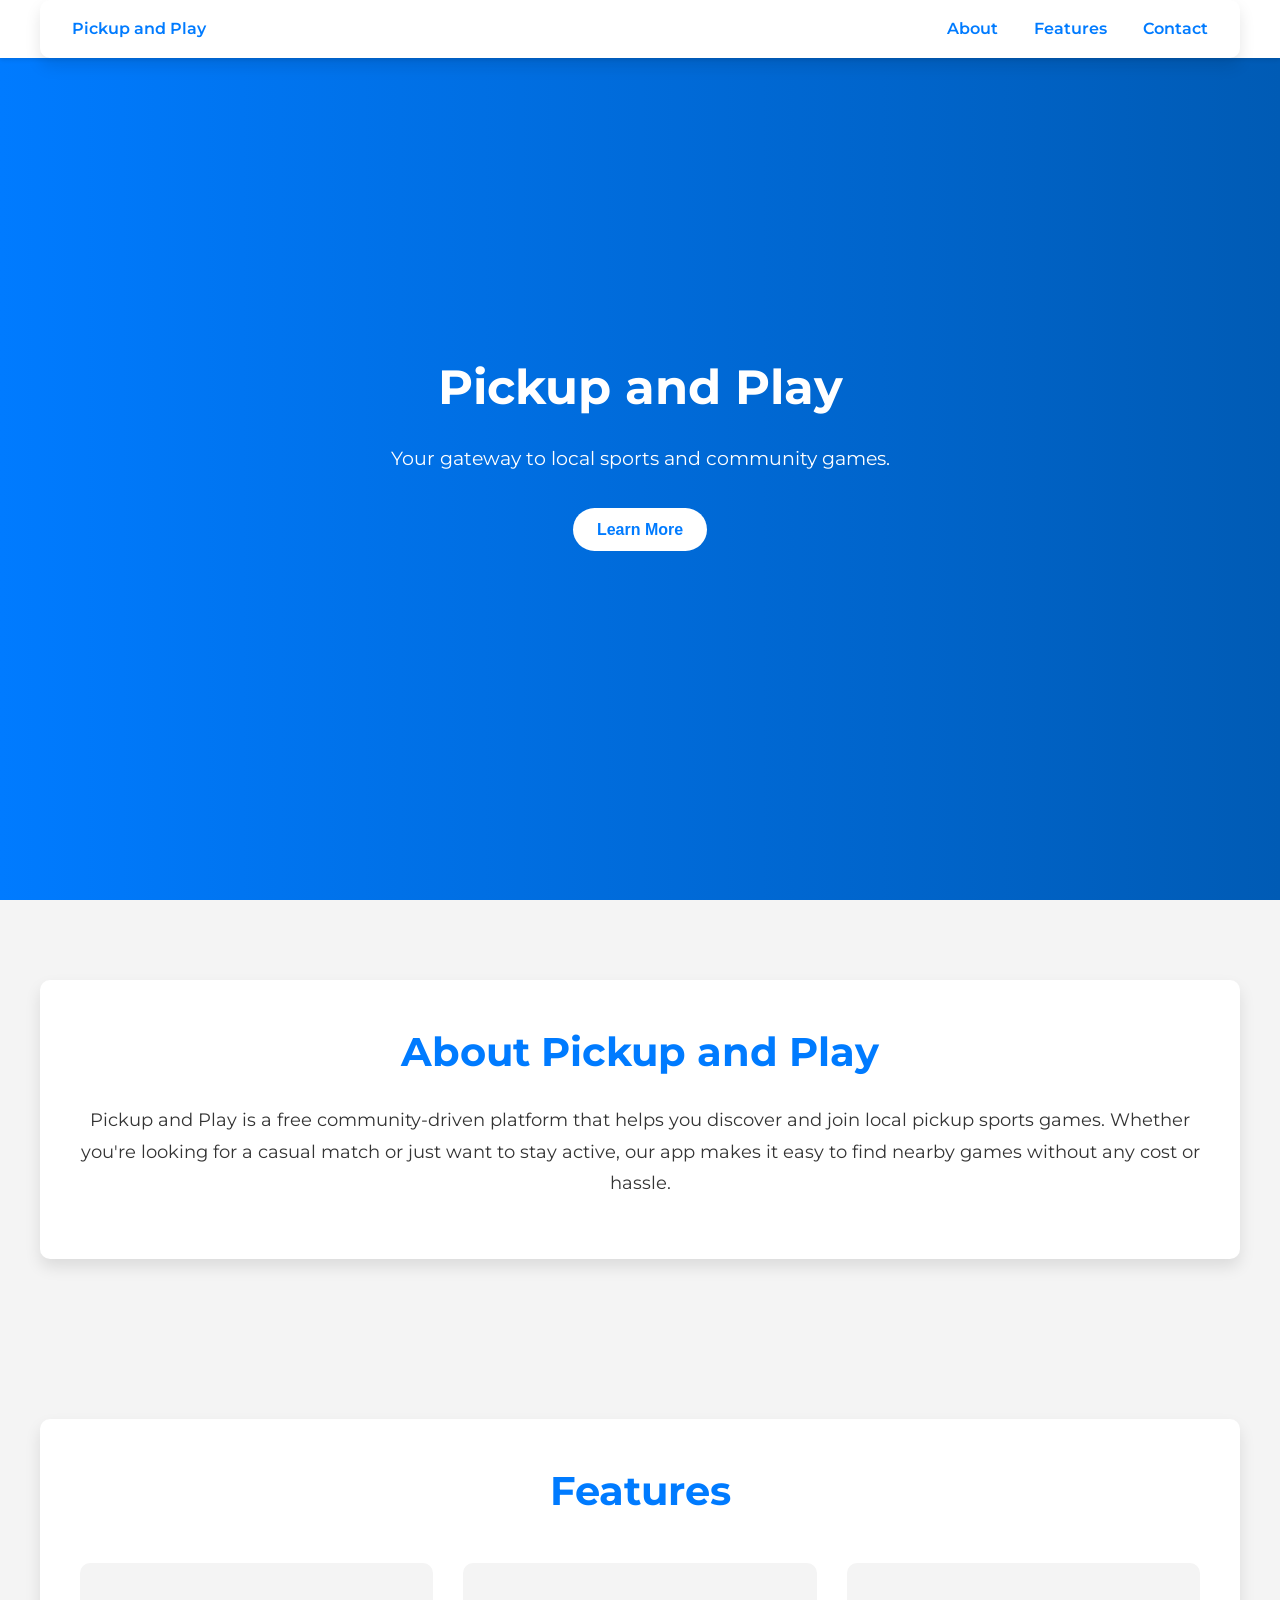
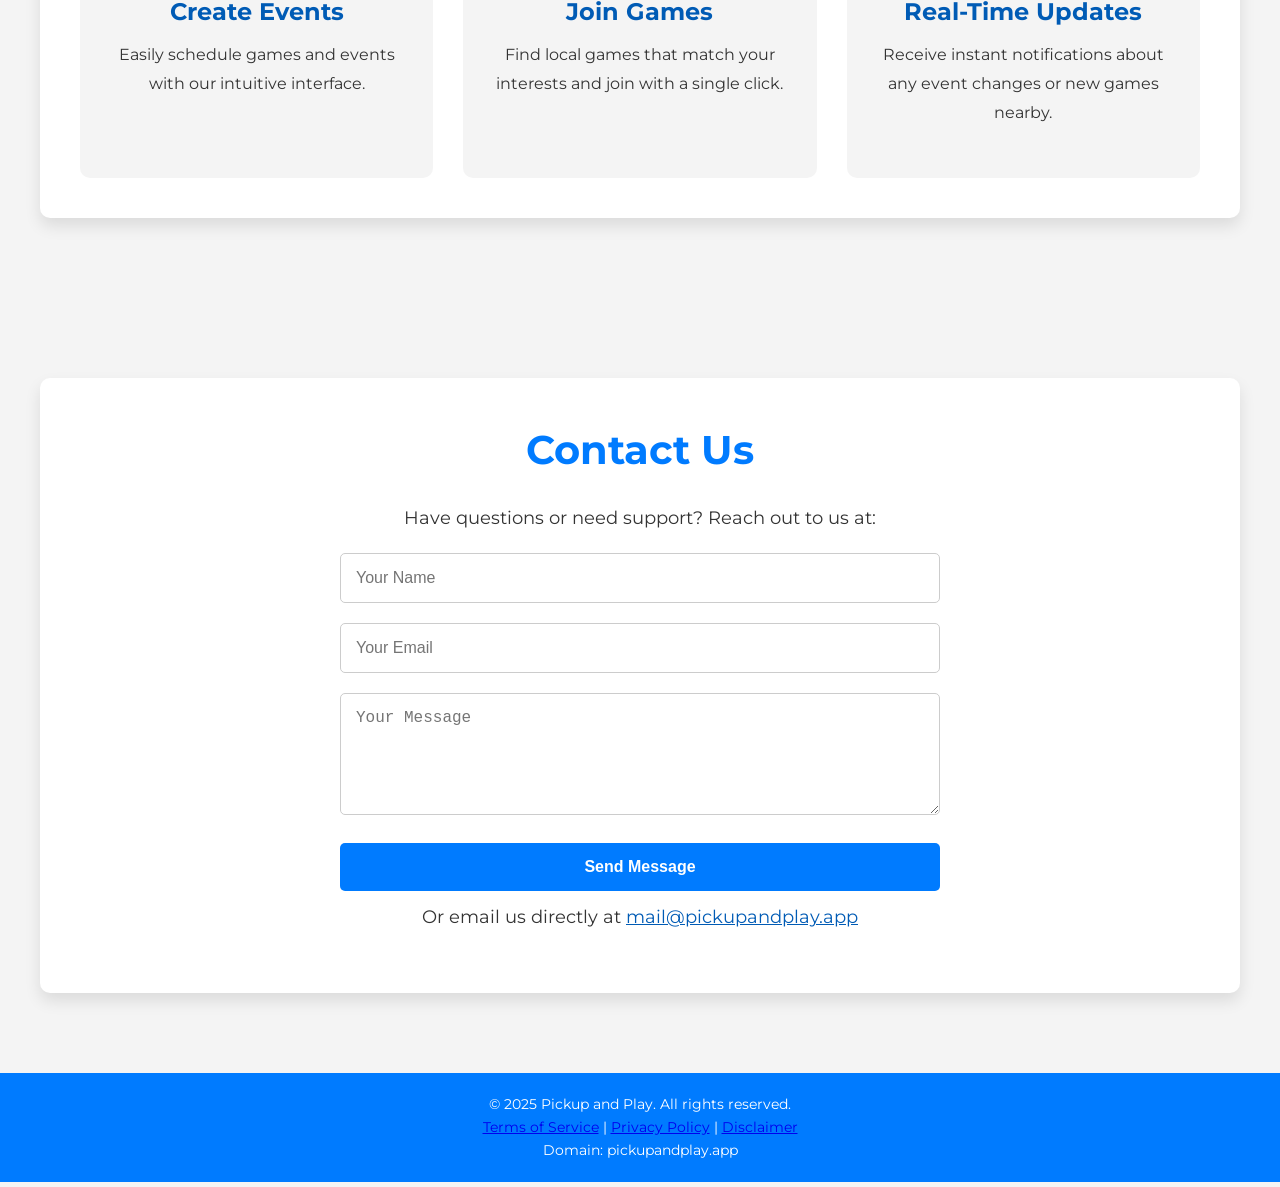
==== index.html @ 2b6652f1 "Website" ====
<!DOCTYPE html>
<html lang="en">
<head>
  <meta charset="UTF-8">
  <meta name="viewport" content="width=device-width, initial-scale=1">
  <title>Pickup and Play</title>
  <meta name="description" content="Pickup and Play - Connecting local sports enthusiasts for casual games and events.">
  <link href="https://fonts.googleapis.com/css2?family=Montserrat:wght@300;400;600&display=swap" rel="stylesheet">
  <style>
    :root {
      --primary-color: #007bff;
      --secondary-color: #005bb5;
      --light-gray: #f4f4f4;
      --bg-color: #fff;
      --text-color: #333;
    }
    * {
      margin: 0;
      padding: 0;
      box-sizing: border-box;
    }
    body {
      font-family: 'Montserrat', sans-serif;
      color: var(--text-color);
      background-color: var(--light-gray);
      line-height: 1.6;
    }
    /* Sticky Navigation */
    nav {
      position: fixed;
      top: 0;
      width: 100%;
      background: var(--bg-color);
      box-shadow: 0 2px 4px rgba(0,0,0,0.1);
      z-index: 1000;
    }
    nav .container {
      max-width: 1200px;
      margin: 0 auto;
      display: flex;
      justify-content: space-between;
      align-items: center;
      padding: 1rem;
    }
    nav a {
      color: var(--primary-color);
      text-decoration: none;
      font-weight: 600;
      margin: 0 1rem;
      transition: color 0.3s ease;
    }
    nav a:hover {
      color: var(--secondary-color);
    }
    /* Hero Section */
    .hero {
      display: flex;
      justify-content: center;
      align-items: center;
      height: 100vh;
      background: linear-gradient(to right, var(--primary-color), var(--secondary-color));
      color: #fff;
      text-align: center;
      padding: 0 20px;
    }
    .hero h1 {
      font-size: 3rem;
      margin-bottom: 1rem;
    }
    .hero p {
      font-size: 1.2rem;
      margin-bottom: 2rem;
    }
    .btn {
      background: var(--bg-color);
      color: var(--primary-color);
      padding: 0.8rem 1.5rem;
      font-size: 1rem;
      font-weight: 600;
      border: none;
      border-radius: 30px;
      cursor: pointer;
      transition: background 0.3s ease, color 0.3s ease;
    }
    .btn:hover {
      background: var(--secondary-color);
      color: #fff;
    }
    /* Section Styling */
    section {
      padding: 80px 20px;
    }
    .container {
      max-width: 1200px;
      margin: 0 auto;
      background: var(--bg-color);
      padding: 40px;
      border-radius: 10px;
      box-shadow: 0 8px 16px rgba(0,0,0,0.1);
    }
    section h2 {
      text-align: center;
      margin-bottom: 20px;
      color: var(--primary-color);
      font-size: 2.5rem;
      position: relative;
    }
    section p {
      font-size: 1.1rem;
      line-height: 1.8;
      margin-bottom: 20px;
      text-align: center;
    }
    /* Features Grid */
    .features-grid {
      display: grid;
      grid-template-columns: repeat(auto-fit, minmax(250px, 1fr));
      gap: 30px;
      margin-top: 40px;
    }
    .feature-item {
      background: var(--light-gray);
      padding: 30px;
      border-radius: 10px;
      text-align: center;
      transition: transform 0.3s ease, box-shadow 0.3s ease;
    }
    .feature-item:hover {
      transform: translateY(-10px);
      box-shadow: 0 4px 12px rgba(0,0,0,0.2);
    }
    .feature-item h3 {
      font-size: 1.5rem;
      margin-bottom: 10px;
      color: var(--secondary-color);
    }
    .feature-item p {
      font-size: 1rem;
    }
    /* Contact Form */
    .contact-form {
      max-width: 600px;
      margin: 0 auto;
    }
    .contact-form input,
    .contact-form textarea {
      width: 100%;
      padding: 15px;
      margin-bottom: 20px;
      border: 1px solid #ccc;
      border-radius: 5px;
      font-size: 1rem;
    }
    .contact-form button {
      width: 100%;
      padding: 15px;
      background: var(--primary-color);
      color: #fff;
      border: none;
      border-radius: 5px;
      font-size: 1rem;
      font-weight: 600;
      cursor: pointer;
      transition: background 0.3s ease;
    }
    .contact-form button:hover {
      background: var(--secondary-color);
    }
    /* Footer */
    footer {
      background: var(--primary-color);
      color: #fff;
      text-align: center;
      padding: 20px 0;
    }
    footer p {
      font-size: 0.9rem;
    }
    @media (max-width: 768px) {
      .hero h1 {
        font-size: 2.5rem;
      }
      .hero p {
        font-size: 1rem;
      }
      nav .container {
        flex-direction: column;
      }
      nav a {
        margin: 0.5rem;
      }
    }
  </style>
</head>
<body>
  <!-- Navigation -->
  <nav>
    <div class="container">
      <div class="logo"><a href="#">Pickup and Play</a></div>
      <div class="nav-links">
        <a href="#about">About</a>
        <a href="#features">Features</a>
        <a href="#contact">Contact</a>
      </div>
    </div>
  </nav>

  <!-- Hero Section -->
  <section class="hero" id="home">
    <div>
      <h1>Pickup and Play</h1>
      <p>Your gateway to local sports and community games.</p>
      <button class="btn" onclick="document.location='#about'">Learn More</button>
    </div>
  </section>

  <!-- About Section -->
  <section id="about">
    <div class="container">
      <h2>About Pickup and Play</h2>
      <p>
        Pickup and Play is a free community-driven platform that helps you discover and join local pickup sports games. Whether you're looking for a casual match or just want to stay active, our app makes it easy to find nearby games without any cost or hassle.
      </p>
    </div>
  </section>

  <!-- Features Section -->
  <section id="features">
    <div class="container">
      <h2>Features</h2>
      <div class="features-grid">
        <div class="feature-item">
          <h3>Create Events</h3>
          <p>Easily schedule games and events with our intuitive interface.</p>
        </div>
        <div class="feature-item">
          <h3>Join Games</h3>
          <p>Find local games that match your interests and join with a single click.</p>
        </div>
        <div class="feature-item">
          <h3>Real-Time Updates</h3>
          <p>Receive instant notifications about any event changes or new games nearby.</p>
        </div>
      </div>
    </div>
  </section>

  <!-- Contact Section -->
  <section id="contact">
    <div class="container">
      <h2>Contact Us</h2>
      <p>Have questions or need support? Reach out to us at:</p>
      <div class="contact-form">
        <input type="text" placeholder="Your Name" required>
        <input type="email" placeholder="Your Email" required>
        <textarea rows="5" placeholder="Your Message" required></textarea>
        <button type="submit">Send Message</button>
        <p style="margin-top: 10px;">Or email us directly at <a href="mailto:mail@pickupandplay.app" style="color: var(--secondary-color); text-decoration: underline;">mail@pickupandplay.app</a></p>
      </div>
    </div>
  </section>

  <!-- Footer -->
  <footer>
    <p>&copy; 2025 Pickup and Play. All rights reserved.</p>
    <p>
      <a href="terms.html">Terms of Service</a> | 
      <a href="privacy.html">Privacy Policy</a> | 
      <a href="disclaimer.html">Disclaimer</a>
    </p>
    <p>Domain: pickupandplay.app</p>
  </footer>
  
</body>
</html>
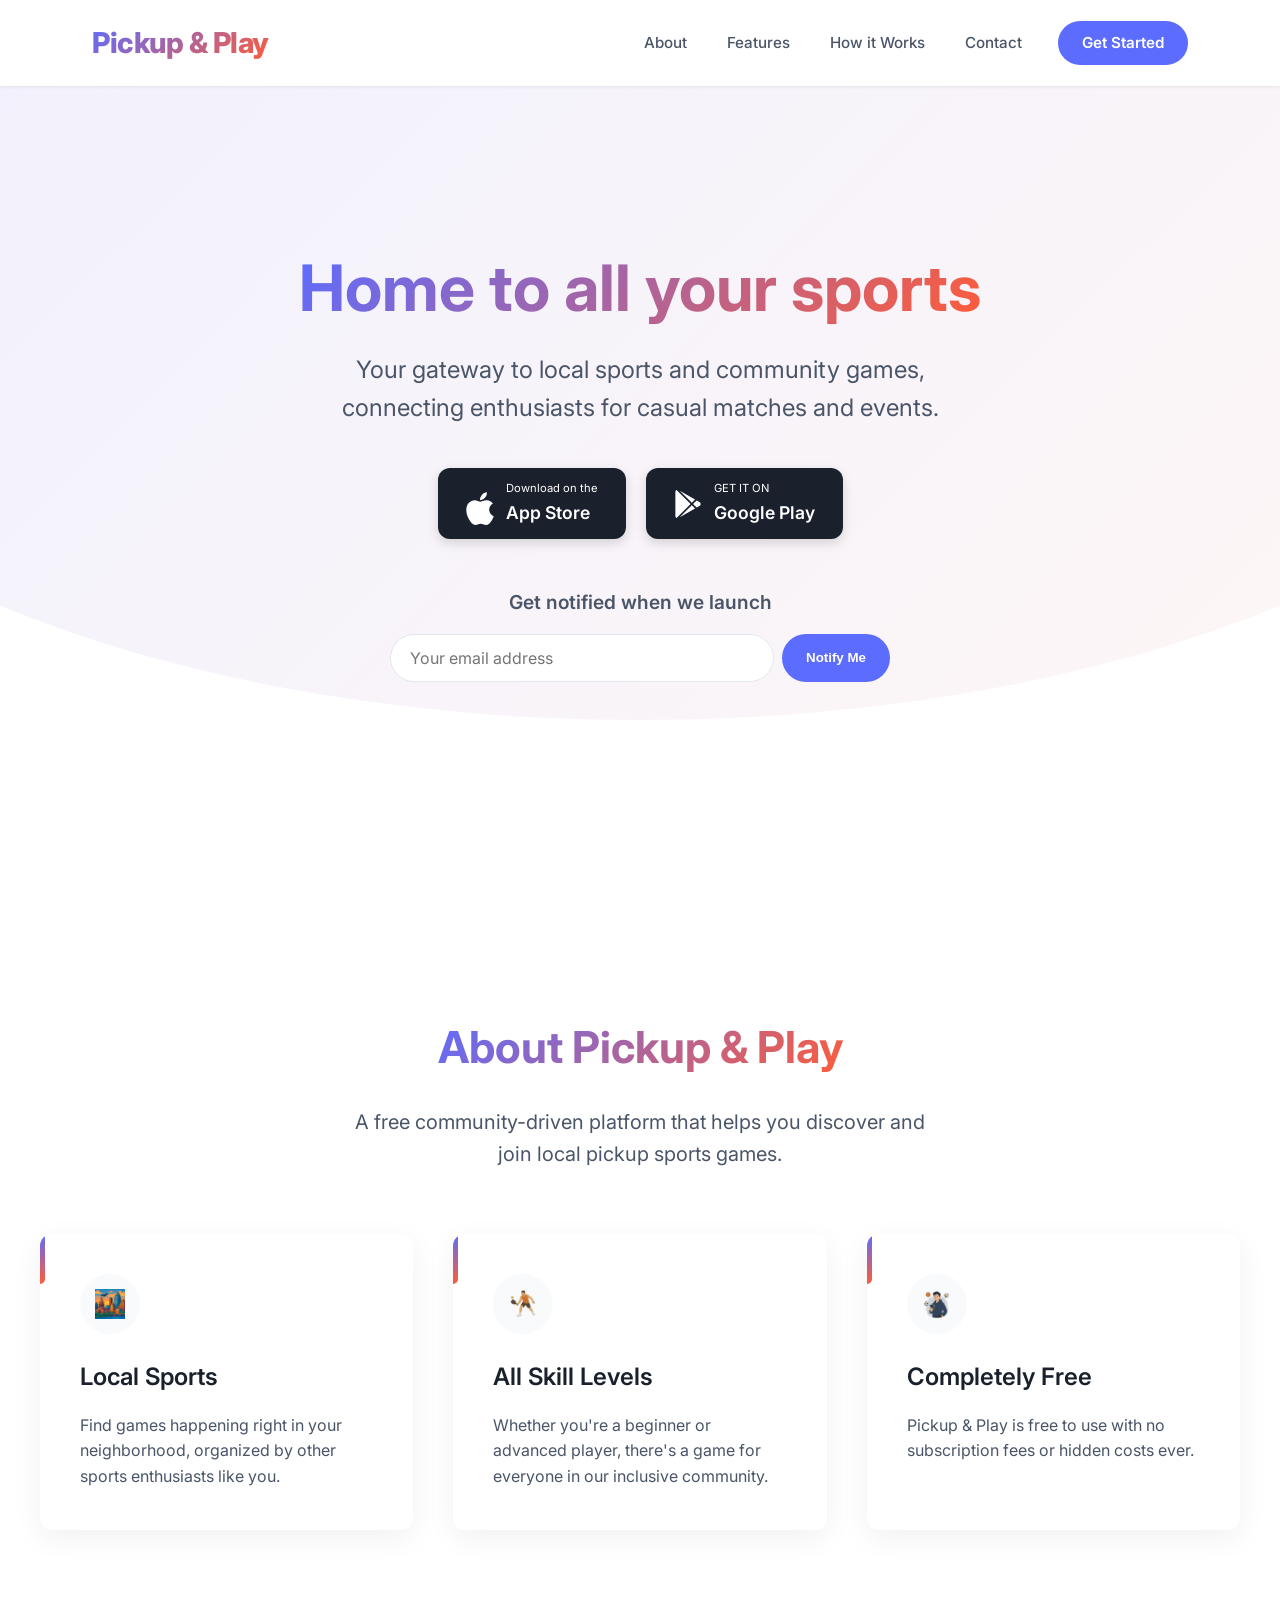
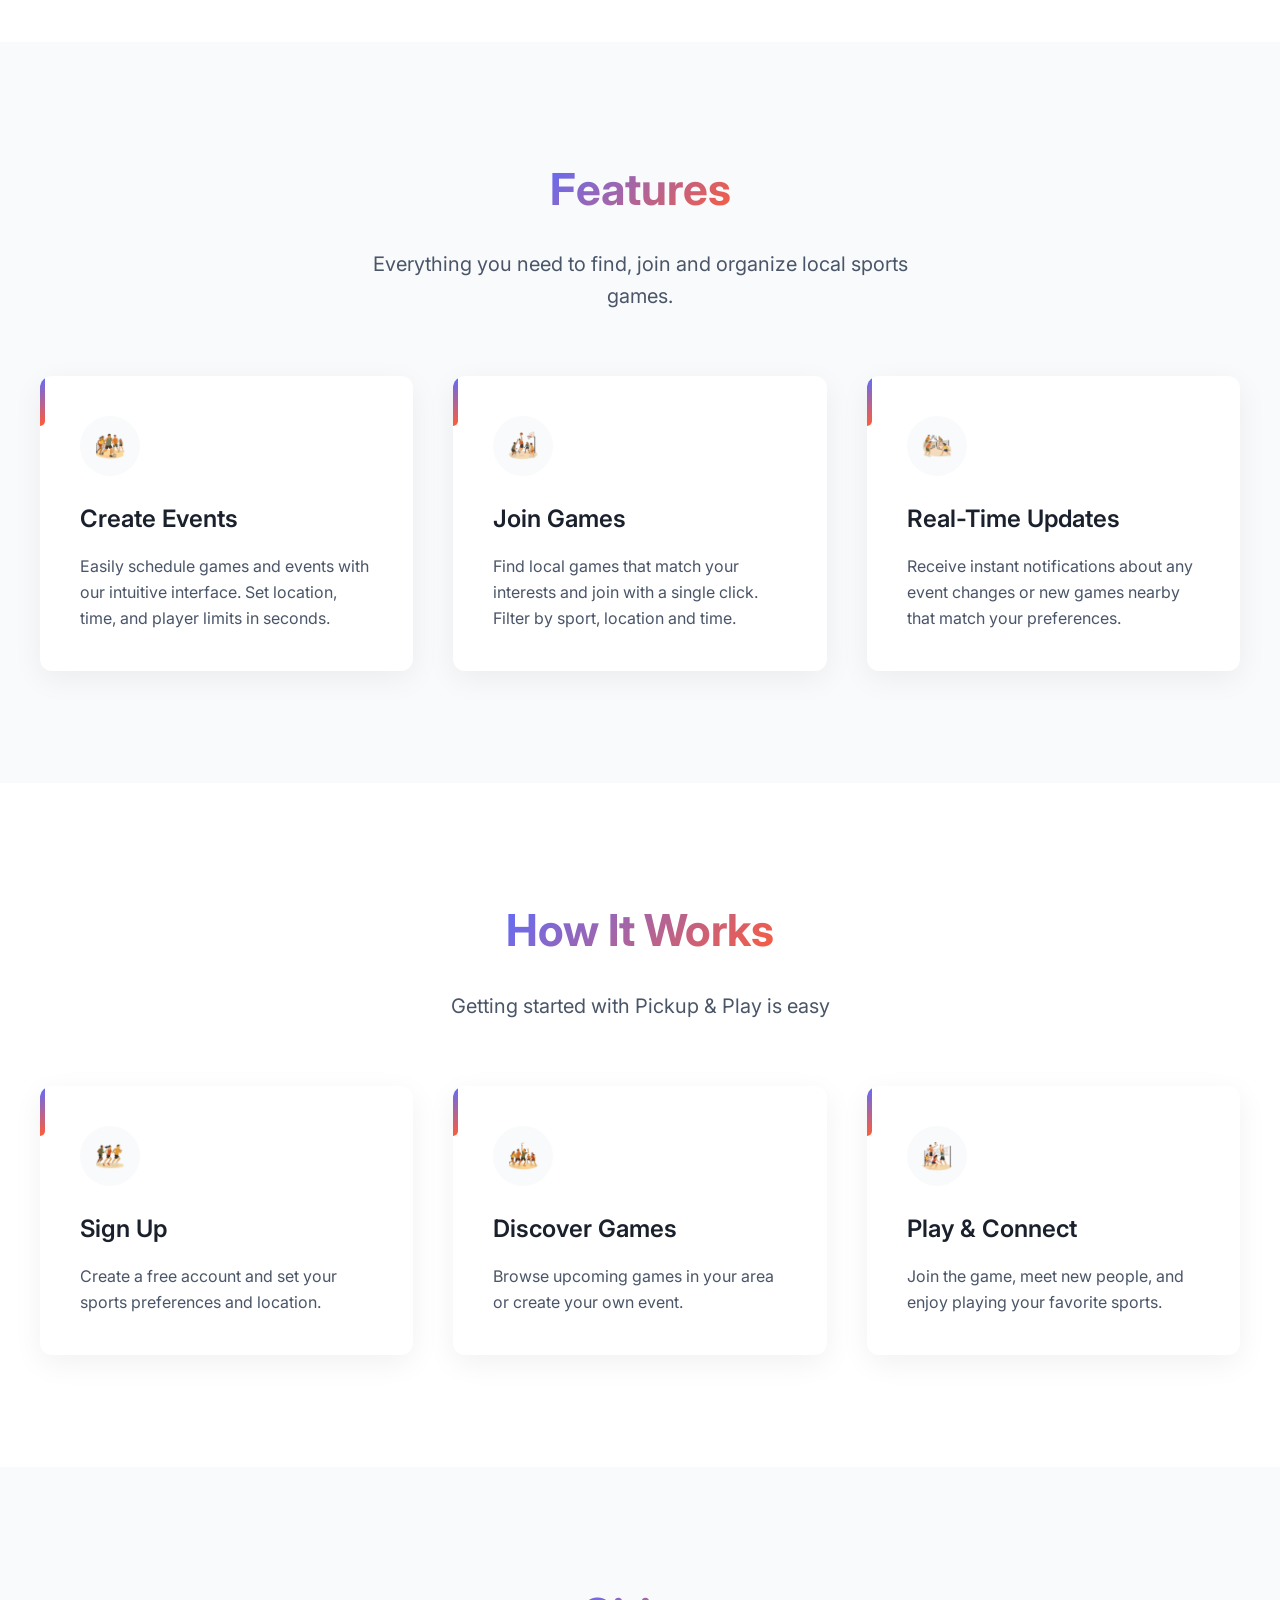
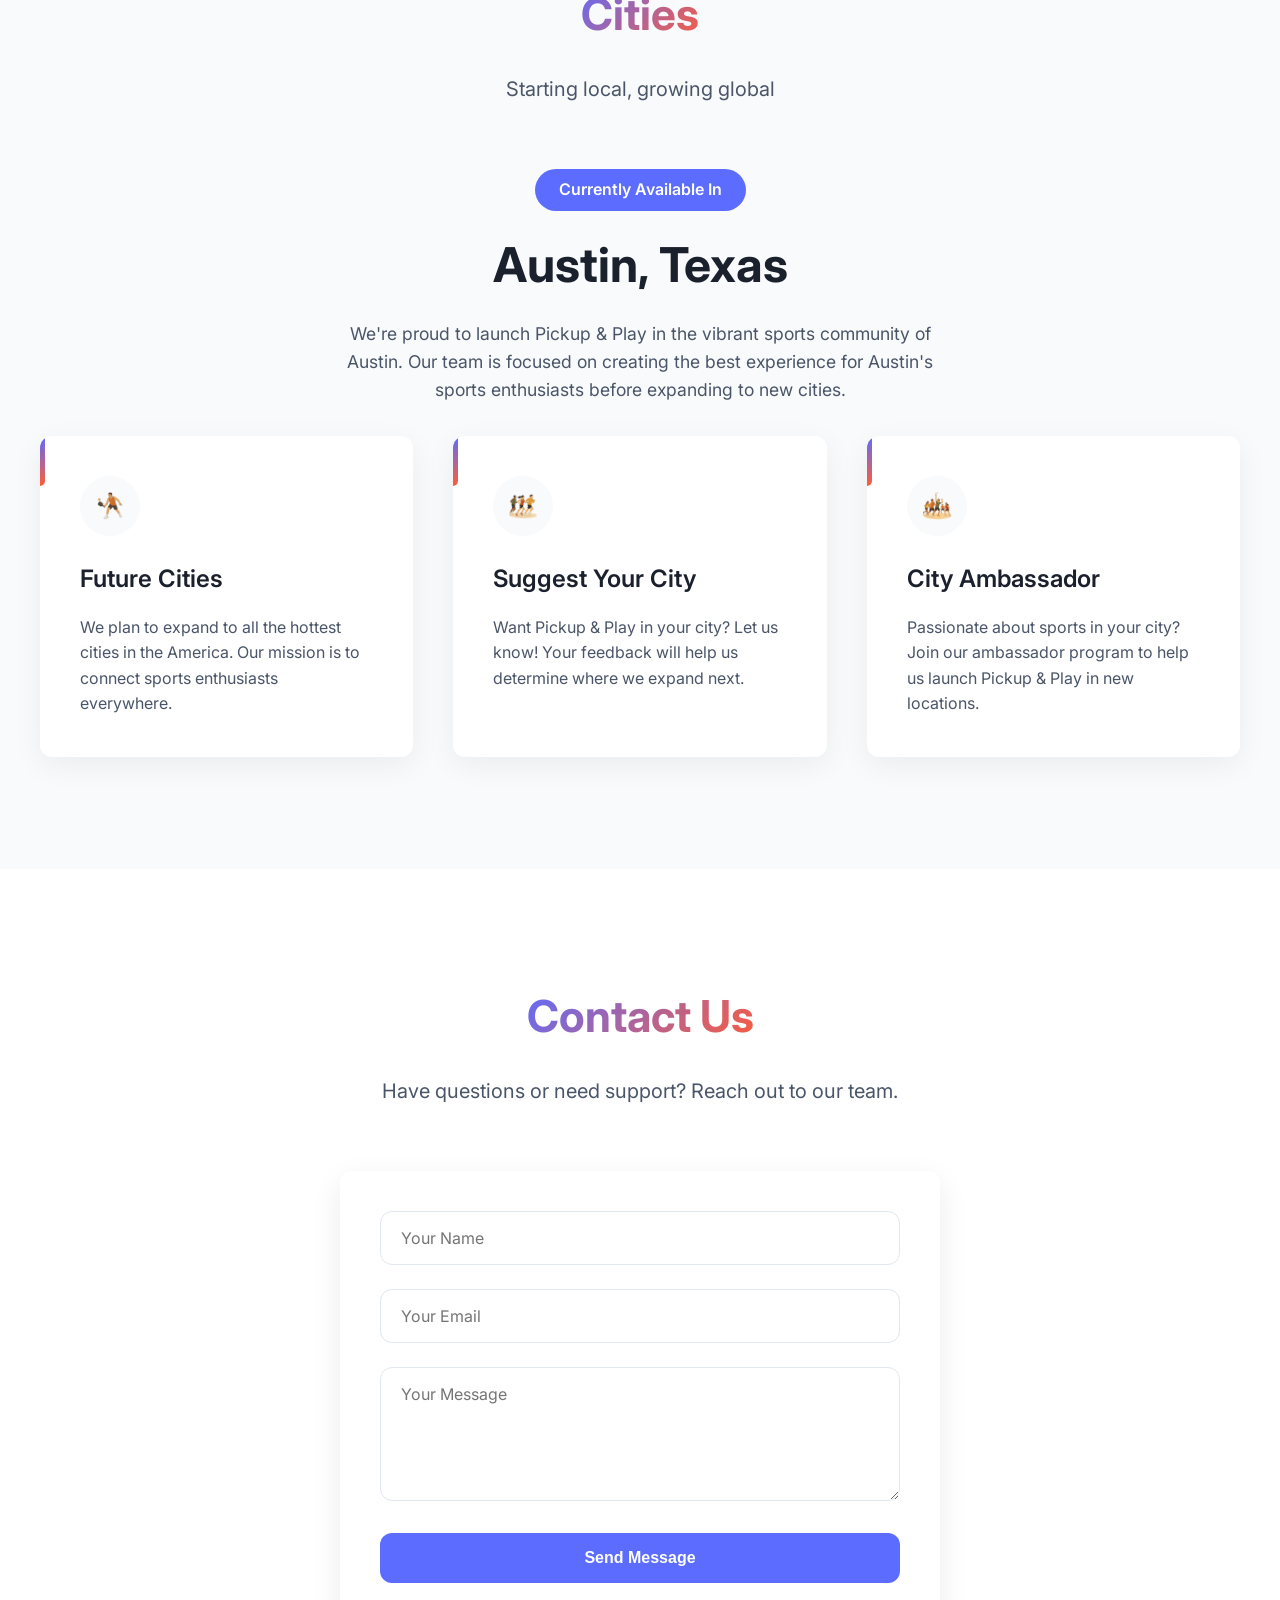
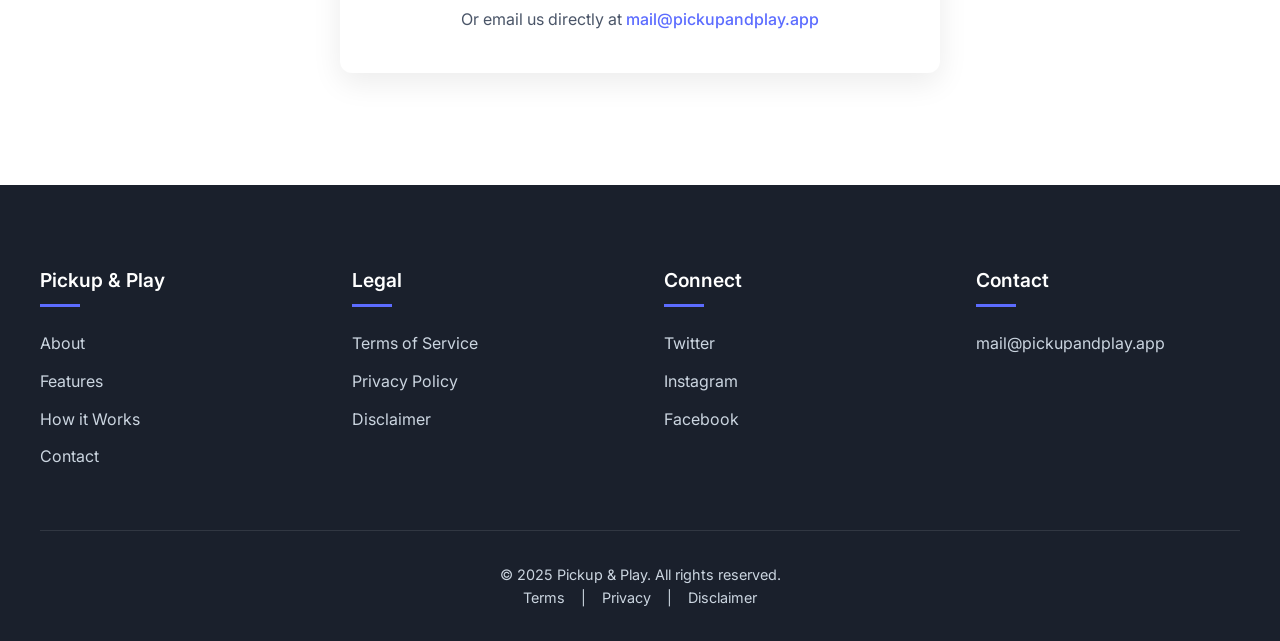
==== commit dc9be6f5: "Update website with Cities section and add Google Analytics tracking to all pages" ====
--- a/index.html
+++ b/index.html
@@ -3,273 +3,290 @@
 <head>
   <meta charset="UTF-8">
   <meta name="viewport" content="width=device-width, initial-scale=1">
-  <title>Pickup and Play</title>
-  <meta name="description" content="Pickup and Play - Connecting local sports enthusiasts for casual games and events.">
-  <link href="https://fonts.googleapis.com/css2?family=Montserrat:wght@300;400;600&display=swap" rel="stylesheet">
-  <style>
-    :root {
-      --primary-color: #007bff;
-      --secondary-color: #005bb5;
-      --light-gray: #f4f4f4;
-      --bg-color: #fff;
-      --text-color: #333;
-    }
-    * {
-      margin: 0;
-      padding: 0;
-      box-sizing: border-box;
-    }
-    body {
-      font-family: 'Montserrat', sans-serif;
-      color: var(--text-color);
-      background-color: var(--light-gray);
-      line-height: 1.6;
-    }
-    /* Sticky Navigation */
-    nav {
-      position: fixed;
-      top: 0;
-      width: 100%;
-      background: var(--bg-color);
-      box-shadow: 0 2px 4px rgba(0,0,0,0.1);
-      z-index: 1000;
-    }
-    nav .container {
-      max-width: 1200px;
-      margin: 0 auto;
-      display: flex;
-      justify-content: space-between;
-      align-items: center;
-      padding: 1rem;
-    }
-    nav a {
-      color: var(--primary-color);
-      text-decoration: none;
-      font-weight: 600;
-      margin: 0 1rem;
-      transition: color 0.3s ease;
-    }
-    nav a:hover {
-      color: var(--secondary-color);
-    }
-    /* Hero Section */
-    .hero {
-      display: flex;
-      justify-content: center;
-      align-items: center;
-      height: 100vh;
-      background: linear-gradient(to right, var(--primary-color), var(--secondary-color));
-      color: #fff;
-      text-align: center;
-      padding: 0 20px;
-    }
-    .hero h1 {
-      font-size: 3rem;
-      margin-bottom: 1rem;
-    }
-    .hero p {
-      font-size: 1.2rem;
-      margin-bottom: 2rem;
-    }
-    .btn {
-      background: var(--bg-color);
-      color: var(--primary-color);
-      padding: 0.8rem 1.5rem;
-      font-size: 1rem;
-      font-weight: 600;
-      border: none;
-      border-radius: 30px;
-      cursor: pointer;
-      transition: background 0.3s ease, color 0.3s ease;
-    }
-    .btn:hover {
-      background: var(--secondary-color);
-      color: #fff;
-    }
-    /* Section Styling */
-    section {
-      padding: 80px 20px;
-    }
-    .container {
-      max-width: 1200px;
-      margin: 0 auto;
-      background: var(--bg-color);
-      padding: 40px;
-      border-radius: 10px;
-      box-shadow: 0 8px 16px rgba(0,0,0,0.1);
-    }
-    section h2 {
-      text-align: center;
-      margin-bottom: 20px;
-      color: var(--primary-color);
-      font-size: 2.5rem;
-      position: relative;
-    }
-    section p {
-      font-size: 1.1rem;
-      line-height: 1.8;
-      margin-bottom: 20px;
-      text-align: center;
-    }
-    /* Features Grid */
-    .features-grid {
-      display: grid;
-      grid-template-columns: repeat(auto-fit, minmax(250px, 1fr));
-      gap: 30px;
-      margin-top: 40px;
-    }
-    .feature-item {
-      background: var(--light-gray);
-      padding: 30px;
-      border-radius: 10px;
-      text-align: center;
-      transition: transform 0.3s ease, box-shadow 0.3s ease;
-    }
-    .feature-item:hover {
-      transform: translateY(-10px);
-      box-shadow: 0 4px 12px rgba(0,0,0,0.2);
-    }
-    .feature-item h3 {
-      font-size: 1.5rem;
-      margin-bottom: 10px;
-      color: var(--secondary-color);
-    }
-    .feature-item p {
-      font-size: 1rem;
-    }
-    /* Contact Form */
-    .contact-form {
-      max-width: 600px;
-      margin: 0 auto;
-    }
-    .contact-form input,
-    .contact-form textarea {
-      width: 100%;
-      padding: 15px;
-      margin-bottom: 20px;
-      border: 1px solid #ccc;
-      border-radius: 5px;
-      font-size: 1rem;
-    }
-    .contact-form button {
-      width: 100%;
-      padding: 15px;
-      background: var(--primary-color);
-      color: #fff;
-      border: none;
-      border-radius: 5px;
-      font-size: 1rem;
-      font-weight: 600;
-      cursor: pointer;
-      transition: background 0.3s ease;
-    }
-    .contact-form button:hover {
-      background: var(--secondary-color);
-    }
-    /* Footer */
-    footer {
-      background: var(--primary-color);
-      color: #fff;
-      text-align: center;
-      padding: 20px 0;
-    }
-    footer p {
-      font-size: 0.9rem;
-    }
-    @media (max-width: 768px) {
-      .hero h1 {
-        font-size: 2.5rem;
-      }
-      .hero p {
-        font-size: 1rem;
-      }
-      nav .container {
-        flex-direction: column;
-      }
-      nav a {
-        margin: 0.5rem;
-      }
-    }
-  </style>
+  <title>Pickup & Play</title>
+  <meta name="description" content="Pickup & Play - Connecting local sports enthusiasts for casual games and events.">
+  <link href="https://fonts.googleapis.com/css2?family=Inter:wght@300;400;500;600;700&display=swap" rel="stylesheet">
+  <link rel="stylesheet" href="src/styles.css">
+  
+  <!-- Google tag (gtag.js) -->
+  <script async src="https://www.googletagmanager.com/gtag/js?id=G-MY23D13ZNL"></script>
+  <script>
+    window.dataLayer = window.dataLayer || [];
+    function gtag(){dataLayer.push(arguments);}
+    gtag('js', new Date());
+
+    gtag('config', 'G-MY23D13ZNL');
+  </script>
 </head>
 <body>
   <!-- Navigation -->
   <nav>
     <div class="container">
-      <div class="logo"><a href="#">Pickup and Play</a></div>
+      <div class="logo"><a href="#">Pickup & Play</a></div>
       <div class="nav-links">
         <a href="#about">About</a>
         <a href="#features">Features</a>
+        <a href="#how-it-works">How it Works</a>
         <a href="#contact">Contact</a>
+        <a href="#" class="cta-button">Get Started</a>
       </div>
     </div>
   </nav>
 
   <!-- Hero Section -->
   <section class="hero" id="home">
-    <div>
-      <h1>Pickup and Play</h1>
-      <p>Your gateway to local sports and community games.</p>
-      <button class="btn" onclick="document.location='#about'">Learn More</button>
+    <div class="hero-content">
+      <h1>Home to all your sports</h1>
+      <p>Your gateway to local sports and community games, connecting enthusiasts for casual matches and events.</p>
+      <div class="app-store-buttons">
+        <a href="#" class="app-store-button">
+          <div class="app-store-icon">
+            <svg xmlns="http://www.w3.org/2000/svg" viewBox="0 0 384 512">
+              <path d="M318.7 268.7c-.2-36.7 16.4-64.4 50-84.8-18.8-26.9-47.2-41.7-84.7-44.6-35.5-2.8-74.3 20.7-88.5 20.7-15 0-49.4-19.7-76.4-19.7C63.3 141.2 4 184.8 4 273.5q0 39.3 14.4 81.2c12.8 36.7 59 126.7 107.2 125.2 25.2-.6 43-17.9 75.8-17.9 31.8 0 48.3 17.9 76.4 17.9 48.6-.7 90.4-82.5 102.6-119.3-65.2-30.7-61.7-90-61.7-91.9zm-56.6-164.2c27.3-32.4 24.8-61.9 24-72.5-24.1 1.4-52 16.4-67.9 34.9-17.5 19.8-27.8 44.3-25.6 71.9 26.1 2 49.9-11.4 69.5-34.3z"/>
+            </svg>
+          </div>
+          <div class="app-store-text">
+            <span>Download on the</span>
+            <span>App Store</span>
+          </div>
+        </a>
+        <a href="#" class="app-store-button">
+          <div class="app-store-icon">
+            <svg xmlns="http://www.w3.org/2000/svg" viewBox="0 0 512 512">
+              <path d="M325.3 234.3L104.6 13l280.8 161.2-60.1 60.1zM47 0C34 6.8 25.3 19.2 25.3 35.3v441.3c0 16.1 8.7 28.5 21.7 35.3l256.6-256L47 0zm425.2 225.6l-58.9-34.1-65.7 64.5 65.7 64.5 60.1-34.1c18-14.3 18-46.5-1.2-60.8zM104.6 499l280.8-161.2-60.1-60.1L104.6 499z"/>
+            </svg>
+          </div>
+          <div class="app-store-text">
+            <span>GET IT ON</span>
+            <span>Google Play</span>
+          </div>
+        </a>
+      </div>
+      <div class="notify-container">
+        <div class="notify-title">Get notified when we launch</div>
+        <form class="notify-form">
+          <input type="email" class="notify-input" placeholder="Your email address" required>
+          <button type="submit" class="notify-button">Notify Me</button>
+        </form>
+      </div>
     </div>
   </section>
 
   <!-- About Section -->
-  <section id="about">
-    <div class="container">
-      <h2>About Pickup and Play</h2>
-      <p>
-        Pickup and Play is a free community-driven platform that helps you discover and join local pickup sports games. Whether you're looking for a casual match or just want to stay active, our app makes it easy to find nearby games without any cost or hassle.
-      </p>
+  <section id="about" class="section-light">
+    <div class="container">
+      <div class="section-header">
+        <h2 class="section-title">About Pickup & Play</h2>
+        <p class="section-subtitle">
+          A free community-driven platform that helps you discover and join local pickup sports games.
+        </p>
+      </div>
+      <div class="features-grid">
+        <div class="feature-item">
+          <div class="feature-icon">
+            <img src="src/assests/location.png" alt="Location">
+          </div>
+          <h3>Local Sports</h3>
+          <p>Find games happening right in your neighborhood, organized by other sports enthusiasts like you.</p>
+        </div>
+        <div class="feature-item">
+          <div class="feature-icon">
+            <img src="src/assests/pickleball.png" alt="Community">
+          </div>
+          <h3>All Skill Levels</h3>
+          <p>Whether you're a beginner or advanced player, there's a game for everyone in our inclusive community.</p>
+        </div>
+        <div class="feature-item">
+          <div class="feature-icon">
+            <img src="src/assests/phone.png" alt="Free">
+          </div>
+          <h3>Completely Free</h3>
+          <p>Pickup & Play is free to use with no subscription fees or hidden costs ever.</p>
+        </div>
+      </div>
     </div>
   </section>
 
   <!-- Features Section -->
-  <section id="features">
-    <div class="container">
-      <h2>Features</h2>
-      <div class="features-grid">
-        <div class="feature-item">
+  <section id="features" class="section-dark">
+    <div class="container">
+      <div class="section-header">
+        <h2 class="section-title">Features</h2>
+        <p class="section-subtitle">
+          Everything you need to find, join and organize local sports games.
+        </p>
+      </div>
+      <div class="features-grid">
+        <div class="feature-item">
+          <div class="feature-icon">
+            <img src="src/assests/soccer.png" alt="Create">
+          </div>
           <h3>Create Events</h3>
-          <p>Easily schedule games and events with our intuitive interface.</p>
-        </div>
-        <div class="feature-item">
+          <p>Easily schedule games and events with our intuitive interface. Set location, time, and player limits in seconds.</p>
+        </div>
+        <div class="feature-item">
+          <div class="feature-icon">
+            <img src="src/assests/basketball.png" alt="Join">
+          </div>
           <h3>Join Games</h3>
-          <p>Find local games that match your interests and join with a single click.</p>
-        </div>
-        <div class="feature-item">
+          <p>Find local games that match your interests and join with a single click. Filter by sport, location and time.</p>
+        </div>
+        <div class="feature-item">
+          <div class="feature-icon">
+            <img src="src/assests/tennis.png" alt="Updates">
+          </div>
           <h3>Real-Time Updates</h3>
-          <p>Receive instant notifications about any event changes or new games nearby.</p>
+          <p>Receive instant notifications about any event changes or new games nearby that match your preferences.</p>
+        </div>
+      </div>
+    </div>
+  </section>
+  
+  <!-- How It Works Section -->
+  <section id="how-it-works" class="section-light">
+    <div class="container">
+      <div class="section-header">
+        <h2 class="section-title">How It Works</h2>
+        <p class="section-subtitle">
+          Getting started with Pickup & Play is easy
+        </p>
+      </div>
+      <div class="features-grid">
+        <div class="feature-item">
+          <div class="feature-icon">
+            <img src="src/assests/running.png" alt="Register">
+          </div>
+          <h3>Sign Up</h3>
+          <p>Create a free account and set your sports preferences and location.</p>
+        </div>
+        <div class="feature-item">
+          <div class="feature-icon">
+            <img src="src/assests/fris.png" alt="Discover">
+          </div>
+          <h3>Discover Games</h3>
+          <p>Browse upcoming games in your area or create your own event.</p>
+        </div>
+        <div class="feature-item">
+          <div class="feature-icon">
+            <img src="src/assests/volly.png" alt="Play">
+          </div>
+          <h3>Play & Connect</h3>
+          <p>Join the game, meet new people, and enjoy playing your favorite sports.</p>
+        </div>
+      </div>
+    </div>
+  </section>
+
+  <!-- Cities Section -->
+  <section id="cities" class="section-dark">
+    <div class="container">
+      <div class="section-header">
+        <h2 class="section-title">Cities</h2>
+        <p class="section-subtitle">
+          Starting local, growing global
+        </p>
+      </div>
+      <div style="text-align: center; margin-bottom: 2rem;">
+        <div style="display: inline-block; background: var(--primary-color); color: white; font-weight: 600; padding: 0.5rem 1.5rem; border-radius: 30px; margin-bottom: 1rem;">
+          Currently Available In
+        </div>
+        <h3 style="font-size: 3rem; font-weight: 700; margin-bottom: 1rem;">Austin, Texas</h3>
+        <p style="max-width: 600px; margin: 0 auto 2rem; color: var(--text-secondary); font-size: 1.1rem;">
+          We're proud to launch Pickup & Play in the vibrant sports community of Austin. 
+          Our team is focused on creating the best experience for Austin's sports enthusiasts before expanding to new cities.
+        </p>
+      </div>
+      
+      <div class="features-grid">
+        <div class="feature-item">
+          <div class="feature-icon">
+            <img src="src/assests/pickleball.png" alt="Future Cities">
+          </div>
+          <h3>Future Cities</h3>
+          <p>We plan to expand to all the hottest cities in the America. Our mission is to connect sports enthusiasts everywhere.</p>
+        </div>
+        <div class="feature-item">
+          <div class="feature-icon">
+            <img src="src/assests/running.png" alt="Suggest Your City">
+          </div>
+          <h3>Suggest Your City</h3>
+          <p>Want Pickup & Play in your city? Let us know! Your feedback will help us determine where we expand next.</p>
+        </div>
+        <div class="feature-item">
+          <div class="feature-icon">
+            <img src="src/assests/fris.png" alt="City Ambassador">
+          </div>
+          <h3>City Ambassador</h3>
+          <p>Passionate about sports in your city? Join our ambassador program to help us launch Pickup & Play in new locations.</p>
         </div>
       </div>
     </div>
   </section>
 
   <!-- Contact Section -->
-  <section id="contact">
-    <div class="container">
-      <h2>Contact Us</h2>
-      <p>Have questions or need support? Reach out to us at:</p>
+  <section id="contact" class="section-light">
+    <div class="container">
+      <div class="section-header">
+        <h2 class="section-title">Contact Us</h2>
+        <p class="section-subtitle">
+          Have questions or need support? Reach out to our team.
+        </p>
+      </div>
       <div class="contact-form">
         <input type="text" placeholder="Your Name" required>
         <input type="email" placeholder="Your Email" required>
         <textarea rows="5" placeholder="Your Message" required></textarea>
         <button type="submit">Send Message</button>
-        <p style="margin-top: 10px;">Or email us directly at <a href="mailto:mail@pickupandplay.app" style="color: var(--secondary-color); text-decoration: underline;">mail@pickupandplay.app</a></p>
+        <p style="margin-top: 1.5rem; text-align: center; color: var(--text-secondary);">
+          Or email us directly at <a href="mailto:mail@pickupandplay.app" style="color: var(--primary-color); text-decoration: none; font-weight: 500;">mail@pickupandplay.app</a>
+        </p>
       </div>
     </div>
   </section>
 
   <!-- Footer -->
   <footer>
-    <p>&copy; 2025 Pickup and Play. All rights reserved.</p>
-    <p>
-      <a href="terms.html">Terms of Service</a> | 
-      <a href="privacy.html">Privacy Policy</a> | 
-      <a href="disclaimer.html">Disclaimer</a>
-    </p>
-    <p>Domain: pickupandplay.app</p>
+    <div class="footer-content">
+      <div class="footer-column">
+        <h4>Pickup & Play</h4>
+        <ul>
+          <li><a href="#about">About</a></li>
+          <li><a href="#features">Features</a></li>
+          <li><a href="#how-it-works">How it Works</a></li>
+          <li><a href="#contact">Contact</a></li>
+        </ul>
+      </div>
+      <div class="footer-column">
+        <h4>Legal</h4>
+        <ul>
+          <li><a href="terms.html">Terms of Service</a></li>
+          <li><a href="privacy.html">Privacy Policy</a></li>
+          <li><a href="disclaimer.html">Disclaimer</a></li>
+        </ul>
+      </div>
+      <div class="footer-column">
+        <h4>Connect</h4>
+        <ul>
+          <li><a href="#">Twitter</a></li>
+          <li><a href="#">Instagram</a></li>
+          <li><a href="#">Facebook</a></li>
+        </ul>
+      </div>
+      <div class="footer-column">
+        <h4>Contact</h4>
+        <ul>
+          <li><a href="mailto:mail@pickupandplay.app">mail@pickupandplay.app</a></li>
+        </ul>
+      </div>
+    </div>
+    <div class="footer-bottom">
+      <p>&copy; 2025 Pickup & Play. All rights reserved.</p>
+      <p>
+        <a href="terms.html">Terms</a> | 
+        <a href="privacy.html">Privacy</a> | 
+        <a href="disclaimer.html">Disclaimer</a>
+      </p>
+    </div>
   </footer>
-  
 </body>
 </html>
--- a/src/styles.css
+++ b/src/styles.css
@@ -0,0 +1,675 @@
+:root {
+  --primary-color: #5c6cff;
+  --secondary-color: #4f5cd8;
+  --accent-color: #ff5c38;
+  --light-gray: #f9fafb;
+  --bg-color: #fff;
+  --text-color: #1a202c;
+  --text-secondary: #4a5568;
+  --border-radius: 12px;
+  --transition: all 0.3s ease;
+}
+
+* {
+  margin: 0;
+  padding: 0;
+  box-sizing: border-box;
+}
+
+body {
+  font-family: 'Inter', sans-serif;
+  color: var(--text-color);
+  background-color: var(--light-gray);
+  line-height: 1.6;
+  overflow-x: hidden;
+}
+
+/* Navigation */
+nav {
+  position: fixed;
+  top: 0;
+  width: 100%;
+  background: rgba(255, 255, 255, 0.98);
+  backdrop-filter: blur(10px);
+  -webkit-backdrop-filter: blur(10px);
+  box-shadow: 0 1px 3px rgba(0,0,0,0.08);
+  z-index: 1000;
+}
+
+nav .container {
+  max-width: 1200px;
+  margin: 0 auto;
+  display: flex;
+  justify-content: space-between;
+  align-items: center;
+  padding: 1.25rem 2rem;
+  background: transparent;
+  box-shadow: none;
+}
+
+.logo {
+  font-size: 1.5rem;
+  font-weight: 700;
+}
+
+.logo a {
+  color: var(--primary-color);
+  text-decoration: none;
+  display: flex;
+  align-items: center;
+  position: relative;
+  font-size: 1.8rem;
+  font-weight: 800;
+  letter-spacing: -0.5px;
+  background: linear-gradient(135deg, var(--primary-color), var(--accent-color));
+  -webkit-background-clip: text;
+  -webkit-text-fill-color: transparent;
+  transition: var(--transition);
+}
+
+.logo a::after {
+  content: '';
+  position: absolute;
+  bottom: -3px;
+  left: 0;
+  width: 0;
+  height: 3px;
+  background: linear-gradient(to right, var(--primary-color), var(--accent-color));
+  transition: width 0.3s ease;
+}
+
+.logo a:hover::after {
+  width: 100%;
+}
+
+.logo a:hover {
+  transform: translateY(-2px);
+  text-shadow: 0 10px 20px rgba(92, 108, 255, 0.3);
+}
+
+.nav-links {
+  display: flex;
+  align-items: center;
+}
+
+nav a {
+  color: var(--text-secondary);
+  text-decoration: none;
+  font-weight: 500;
+  margin: 0 1.25rem;
+  transition: var(--transition);
+  font-size: 0.95rem;
+}
+
+nav a:hover {
+  color: var(--primary-color);
+}
+
+.cta-button {
+  background: var(--primary-color);
+  color: white;
+  padding: 0.6rem 1.5rem;
+  border-radius: 30px;
+  font-weight: 600;
+  margin-left: 1rem;
+}
+
+.cta-button:hover {
+  background: var(--secondary-color);
+  color: white;
+  transform: translateY(-2px);
+  box-shadow: 0 4px 12px rgba(92, 108, 255, 0.3);
+}
+
+/* Hero Section */
+.hero {
+  display: flex;
+  flex-direction: column;
+  justify-content: center;
+  align-items: center;
+  min-height: 100vh;
+  padding: 8rem 2rem 6rem;
+  background-color: var(--bg-color);
+  position: relative;
+  overflow: hidden;
+}
+
+.hero::before {
+  content: '';
+  position: absolute;
+  width: 150%;
+  height: 100%;
+  top: -20%;
+  left: -25%;
+  background: linear-gradient(135deg, rgba(92, 108, 255, 0.1) 0%, rgba(255, 92, 56, 0.05) 100%);
+  border-radius: 0 0 50% 50%;
+  z-index: 0;
+}
+
+.hero-content {
+  text-align: center;
+  max-width: 800px;
+  position: relative;
+  z-index: 2;
+}
+
+.hero h1 {
+  font-size: 4rem;
+  font-weight: 700;
+  margin-bottom: 1.5rem;
+  background: linear-gradient(135deg, var(--primary-color), var(--accent-color));
+  -webkit-background-clip: text;
+  -webkit-text-fill-color: transparent;
+  line-height: 1.2;
+}
+
+.hero p {
+  font-size: 1.5rem;
+  margin-bottom: 2.5rem;
+  color: var(--text-secondary);
+  max-width: 600px;
+  margin-left: auto;
+  margin-right: auto;
+}
+
+.hero-buttons {
+  display: flex;
+  justify-content: center;
+  gap: 1rem;
+}
+
+.btn {
+  padding: 1rem 2rem;
+  font-size: 1rem;
+  font-weight: 600;
+  border: none;
+  border-radius: 30px;
+  cursor: pointer;
+  transition: var(--transition);
+}
+
+.btn-primary {
+  background: var(--primary-color);
+  color: white;
+}
+
+.btn-primary:hover {
+  background: var(--secondary-color);
+  transform: translateY(-3px);
+  box-shadow: 0 8px 20px rgba(92, 108, 255, 0.3);
+}
+
+.btn-secondary {
+  background: var(--light-gray);
+  color: var(--text-color);
+}
+
+.btn-secondary:hover {
+  background: #edf2f7;
+  transform: translateY(-3px);
+  box-shadow: 0 8px 20px rgba(0, 0, 0, 0.1);
+}
+
+.app-store-buttons {
+  display: flex;
+  justify-content: center;
+  gap: 1.25rem;
+  margin-top: 2.5rem;
+  position: relative;
+}
+
+.app-store-button {
+  display: flex;
+  align-items: center;
+  background: var(--text-color);
+  border-radius: 12px;
+  padding: 0.75rem 1.75rem;
+  border: none;
+  cursor: pointer;
+  transition: var(--transition);
+  box-shadow: 0 4px 12px rgba(0, 0, 0, 0.15);
+  text-decoration: none;
+  position: relative;
+  overflow: hidden;
+}
+
+.app-store-button::before {
+  content: 'COMING SOON';
+  position: absolute;
+  top: 0;
+  left: 0;
+  width: 100%;
+  height: 100%;
+  background: rgba(26, 32, 44, 0.95);
+  color: white;
+  display: flex;
+  justify-content: center;
+  align-items: center;
+  font-size: 1rem;
+  font-weight: 700;
+  letter-spacing: 1px;
+  opacity: 0;
+  transition: opacity 0.3s ease;
+  z-index: 10;
+}
+
+.app-store-button:hover::before {
+  opacity: 1;
+}
+
+.app-store-button:hover {
+  transform: translateY(-3px);
+  box-shadow: 0 8px 20px rgba(0, 0, 0, 0.2);
+}
+
+.app-store-icon, .app-store-text {
+  position: relative;
+  z-index: 1;
+}
+
+.app-store-icon {
+  width: 28px;
+  height: 28px;
+  margin-right: 12px;
+  filter: invert(1);
+}
+
+.app-store-text {
+  display: flex;
+  flex-direction: column;
+  text-align: left;
+  color: white;
+}
+
+.app-store-text span:first-child {
+  font-size: 0.7rem;
+  margin-bottom: 0.1rem;
+}
+
+.app-store-text span:last-child {
+  font-size: 1.1rem;
+  font-weight: 600;
+}
+
+.hero-image {
+  margin-top: 4rem;
+  max-width: 900px;
+  width: 100%;
+  position: relative;
+  z-index: 2;
+  border-radius: var(--border-radius);
+  box-shadow: 0 20px 40px rgba(0, 0, 0, 0.1);
+  overflow: hidden;
+  transform: perspective(1000px) rotateX(5deg);
+  transition: var(--transition);
+}
+
+.hero-image:hover {
+  transform: perspective(1000px) rotateX(0);
+}
+
+.hero-image img {
+  width: 100%;
+  display: block;
+}
+
+/* Section Styling */
+section {
+  padding: 7rem 2rem;
+}
+
+.section-light {
+  background-color: var(--bg-color);
+}
+
+.section-dark {
+  background-color: var(--light-gray);
+}
+
+.container {
+  max-width: 1200px;
+  margin: 0 auto;
+  position: relative;
+}
+
+.section-header {
+  text-align: center;
+  margin-bottom: 4rem;
+}
+
+.section-title {
+  font-size: 2.75rem;
+  font-weight: 700;
+  margin-bottom: 1.5rem;
+  background: linear-gradient(135deg, var(--primary-color), var(--accent-color));
+  -webkit-background-clip: text;
+  -webkit-text-fill-color: transparent;
+  display: inline-block;
+}
+
+.section-subtitle {
+  font-size: 1.25rem;
+  color: var(--text-secondary);
+  max-width: 600px;
+  margin: 0 auto;
+}
+
+/* Features Grid */
+.features-grid {
+  display: grid;
+  grid-template-columns: repeat(auto-fit, minmax(300px, 1fr));
+  gap: 2.5rem;
+}
+
+.feature-item {
+  background: var(--bg-color);
+  padding: 2.5rem;
+  border-radius: var(--border-radius);
+  box-shadow: 0 8px 30px rgba(0, 0, 0, 0.06);
+  transition: var(--transition);
+  position: relative;
+  z-index: 1;
+  overflow: hidden;
+}
+
+.feature-item:hover {
+  transform: translateY(-10px);
+  box-shadow: 0 15px 35px rgba(0, 0, 0, 0.1);
+}
+
+.feature-item::before {
+  content: '';
+  position: absolute;
+  top: 0;
+  left: 0;
+  width: 5px;
+  height: 50px;
+  background: linear-gradient(to bottom, var(--primary-color), var(--accent-color));
+  border-radius: 0 0 5px 0;
+  z-index: -1;
+}
+
+.feature-icon {
+  width: 60px;
+  height: 60px;
+  background: var(--light-gray);
+  border-radius: 50%;
+  display: flex;
+  align-items: center;
+  justify-content: center;
+  margin-bottom: 1.5rem;
+}
+
+.feature-icon img {
+  width: 30px;
+  height: 30px;
+}
+
+.feature-item h3 {
+  font-size: 1.5rem;
+  margin-bottom: 1rem;
+  color: var(--text-color);
+  font-weight: 600;
+}
+
+.feature-item p {
+  font-size: 1rem;
+  color: var(--text-secondary);
+  text-align: left;
+}
+
+/* Contact Form */
+.contact-form {
+  max-width: 600px;
+  margin: 0 auto;
+  background: var(--bg-color);
+  padding: 2.5rem;
+  border-radius: var(--border-radius);
+  box-shadow: 0 10px 30px rgba(0, 0, 0, 0.08);
+}
+
+.contact-form input,
+.contact-form textarea {
+  width: 100%;
+  padding: 1rem 1.25rem;
+  margin-bottom: 1.5rem;
+  border: 1px solid #e2e8f0;
+  border-radius: var(--border-radius);
+  font-size: 1rem;
+  transition: var(--transition);
+  font-family: 'Inter', sans-serif;
+}
+
+.contact-form input:focus,
+.contact-form textarea:focus {
+  outline: none;
+  border-color: var(--primary-color);
+  box-shadow: 0 0 0 3px rgba(92, 108, 255, 0.2);
+}
+
+.contact-form button {
+  width: 100%;
+  padding: 1rem;
+  background: var(--primary-color);
+  color: white;
+  border: none;
+  border-radius: var(--border-radius);
+  font-size: 1rem;
+  font-weight: 600;
+  cursor: pointer;
+  transition: var(--transition);
+}
+
+.contact-form button:hover {
+  background: var(--secondary-color);
+  transform: translateY(-3px);
+  box-shadow: 0 8px 20px rgba(92, 108, 255, 0.3);
+}
+
+/* Footer */
+footer {
+  background: var(--text-color);
+  color: white;
+  padding: 5rem 2rem 2rem;
+}
+
+.footer-content {
+  max-width: 1200px;
+  margin: 0 auto;
+  display: grid;
+  grid-template-columns: repeat(auto-fit, minmax(200px, 1fr));
+  gap: 3rem;
+}
+
+.footer-column h4 {
+  font-size: 1.2rem;
+  margin-bottom: 1.5rem;
+  font-weight: 600;
+  position: relative;
+  padding-bottom: 0.75rem;
+}
+
+.footer-column h4::after {
+  content: '';
+  position: absolute;
+  bottom: 0;
+  left: 0;
+  width: 40px;
+  height: 3px;
+  background: var(--primary-color);
+}
+
+.footer-column ul {
+  list-style: none;
+}
+
+.footer-column ul li {
+  margin-bottom: 0.75rem;
+}
+
+.footer-column a {
+  color: #cbd5e0;
+  text-decoration: none;
+  transition: var(--transition);
+}
+
+.footer-column a:hover {
+  color: white;
+}
+
+.footer-bottom {
+  max-width: 1200px;
+  margin: 3rem auto 0;
+  padding-top: 2rem;
+  border-top: 1px solid rgba(255, 255, 255, 0.1);
+  text-align: center;
+  font-size: 0.9rem;
+  color: #cbd5e0;
+}
+
+.footer-bottom a {
+  color: #cbd5e0;
+  text-decoration: none;
+  margin: 0 0.75rem;
+  transition: var(--transition);
+}
+
+.footer-bottom a:hover {
+  color: white;
+}
+
+.notify-container {
+  max-width: 500px;
+  margin: 3rem auto 0;
+  text-align: center;
+}
+
+.notify-title {
+  font-size: 1.2rem;
+  font-weight: 600;
+  margin-bottom: 1rem;
+  color: var(--text-secondary);
+}
+
+.notify-form {
+  display: flex;
+  gap: 0.5rem;
+}
+
+.notify-input {
+  flex: 1;
+  padding: 0.8rem 1.2rem;
+  border: 1px solid #e2e8f0;
+  border-radius: 30px;
+  font-size: 1rem;
+  transition: var(--transition);
+  font-family: 'Inter', sans-serif;
+}
+
+.notify-input:focus {
+  outline: none;
+  border-color: var(--primary-color);
+  box-shadow: 0 0 0 3px rgba(92, 108, 255, 0.15);
+}
+
+.notify-button {
+  background: var(--primary-color);
+  color: white;
+  border: none;
+  border-radius: 30px;
+  padding: 0 1.5rem;
+  font-weight: 600;
+  cursor: pointer;
+  transition: var(--transition);
+}
+
+.notify-button:hover {
+  background: var(--secondary-color);
+  transform: translateY(-2px);
+  box-shadow: 0 4px 12px rgba(92, 108, 255, 0.25);
+}
+
+/* Media Queries */
+@media (max-width: 992px) {
+  .hero h1 {
+    font-size: 3.5rem;
+  }
+  
+  .section-title {
+    font-size: 2.25rem;
+  }
+}
+
+@media (max-width: 768px) {
+  nav .container {
+    padding: 1rem;
+  }
+  
+  .hero h1 {
+    font-size: 2.75rem;
+  }
+  
+  .hero p {
+    font-size: 1.25rem;
+  }
+  
+  .section-title {
+    font-size: 2rem;
+  }
+  
+  .hero-buttons {
+    flex-direction: column;
+    gap: 1rem;
+    width: 100%;
+    max-width: 300px;
+    margin: 0 auto;
+  }
+  
+  .app-store-buttons {
+    flex-direction: column;
+    max-width: 220px;
+    margin: 2rem auto 0;
+  }
+  
+  .nav-links {
+    display: none;
+  }
+  
+  .mobile-menu-icon {
+    display: block;
+  }
+}
+
+@media (max-width: 576px) {
+  .hero h1 {
+    font-size: 2.25rem;
+  }
+  
+  .hero p {
+    font-size: 1.1rem;
+  }
+  
+  .btn {
+    padding: 0.875rem 1.75rem;
+  }
+  
+  .notify-form {
+    flex-direction: column;
+  }
+  
+  .notify-button {
+    padding: 0.8rem 1.2rem;
+  }
+  
+  section {
+    padding: 5rem 1.25rem;
+  }
+  
+  .section-title {
+    font-size: 1.75rem;
+  }
+  
+  .feature-item {
+    padding: 2rem;
+  }
+} 
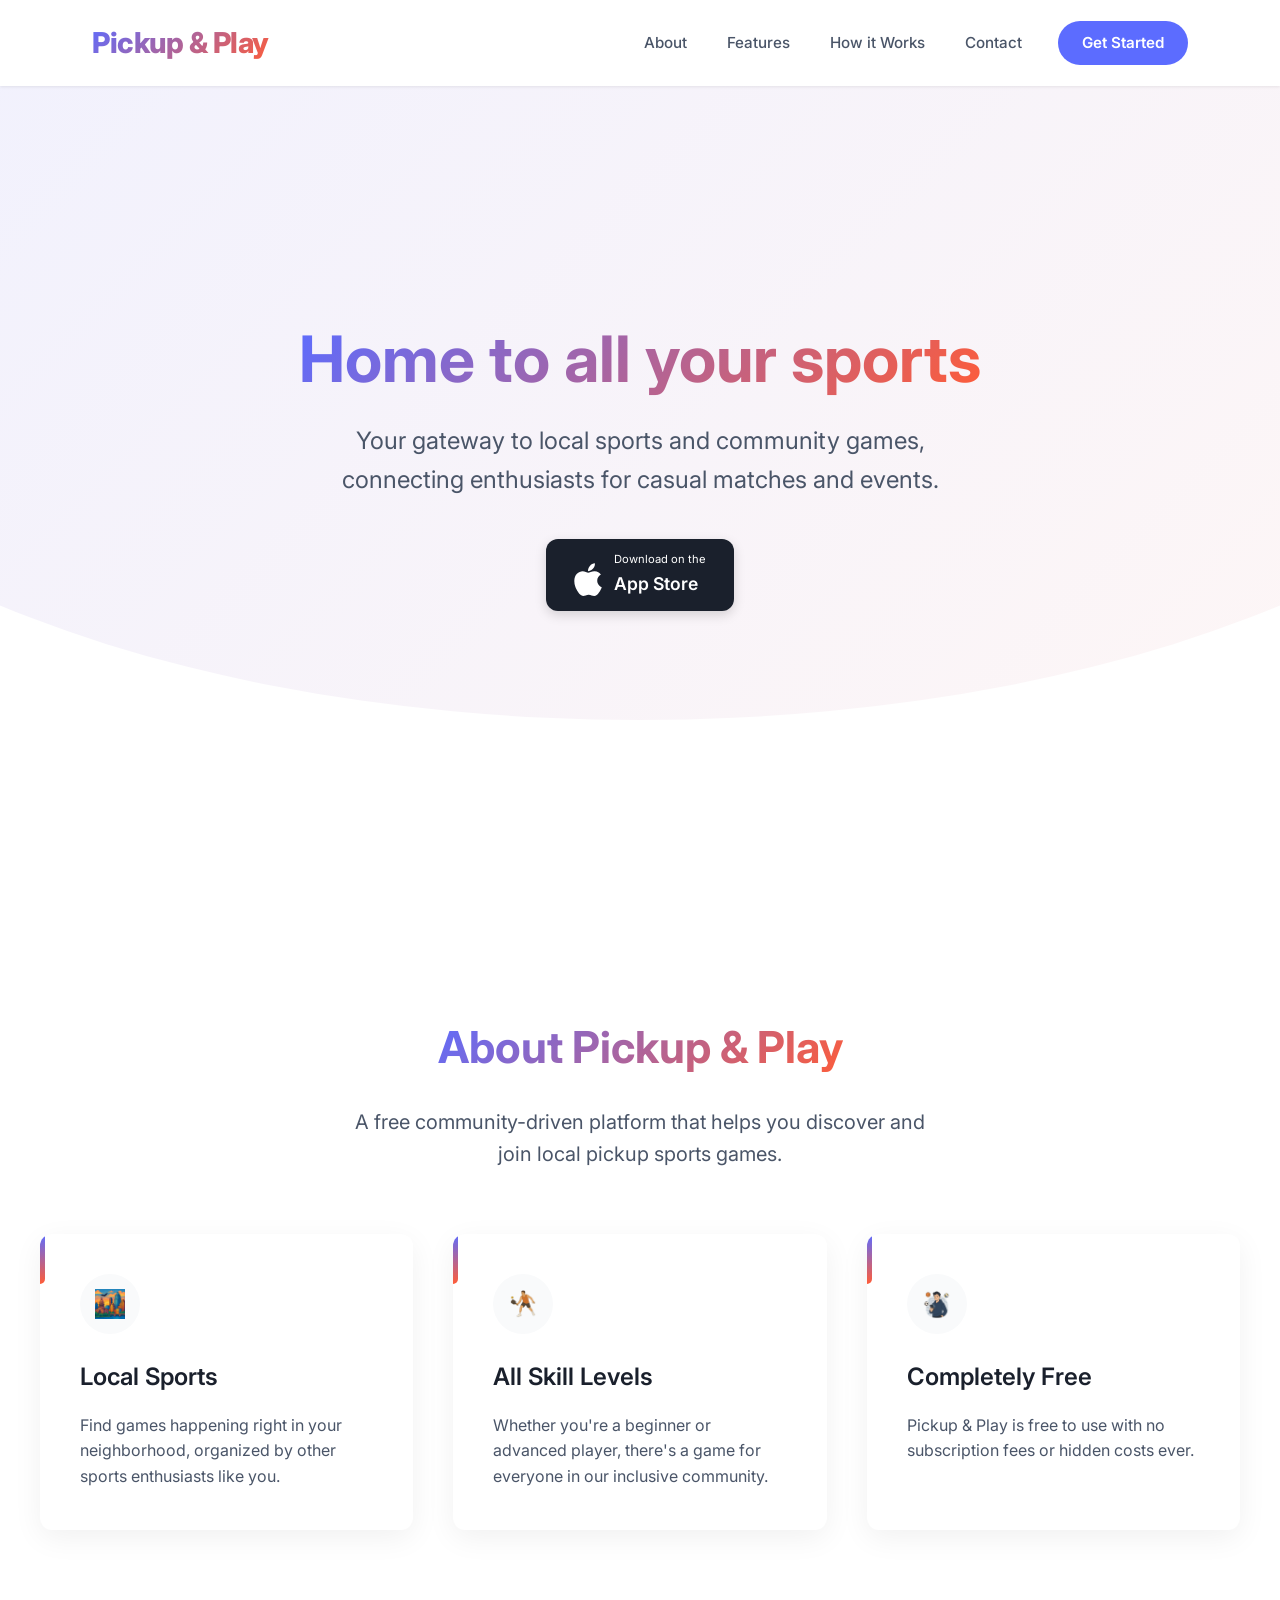
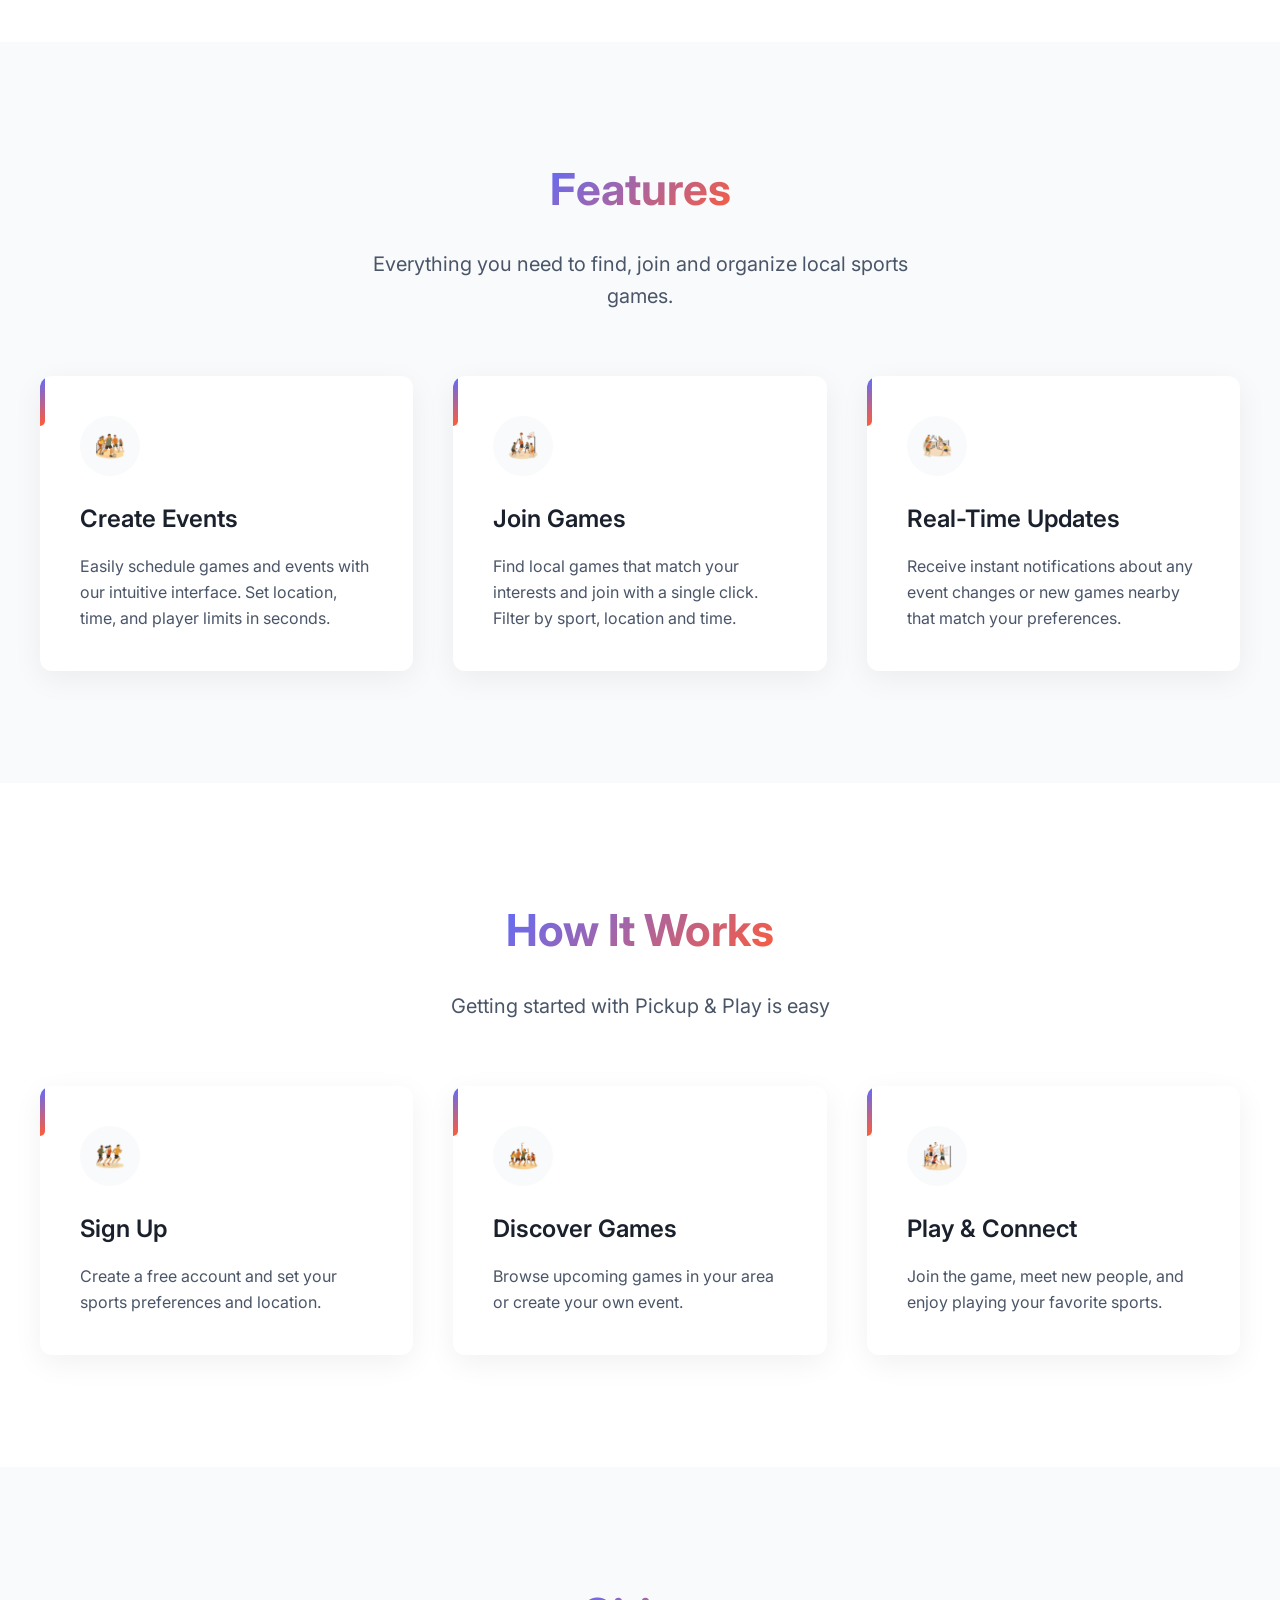
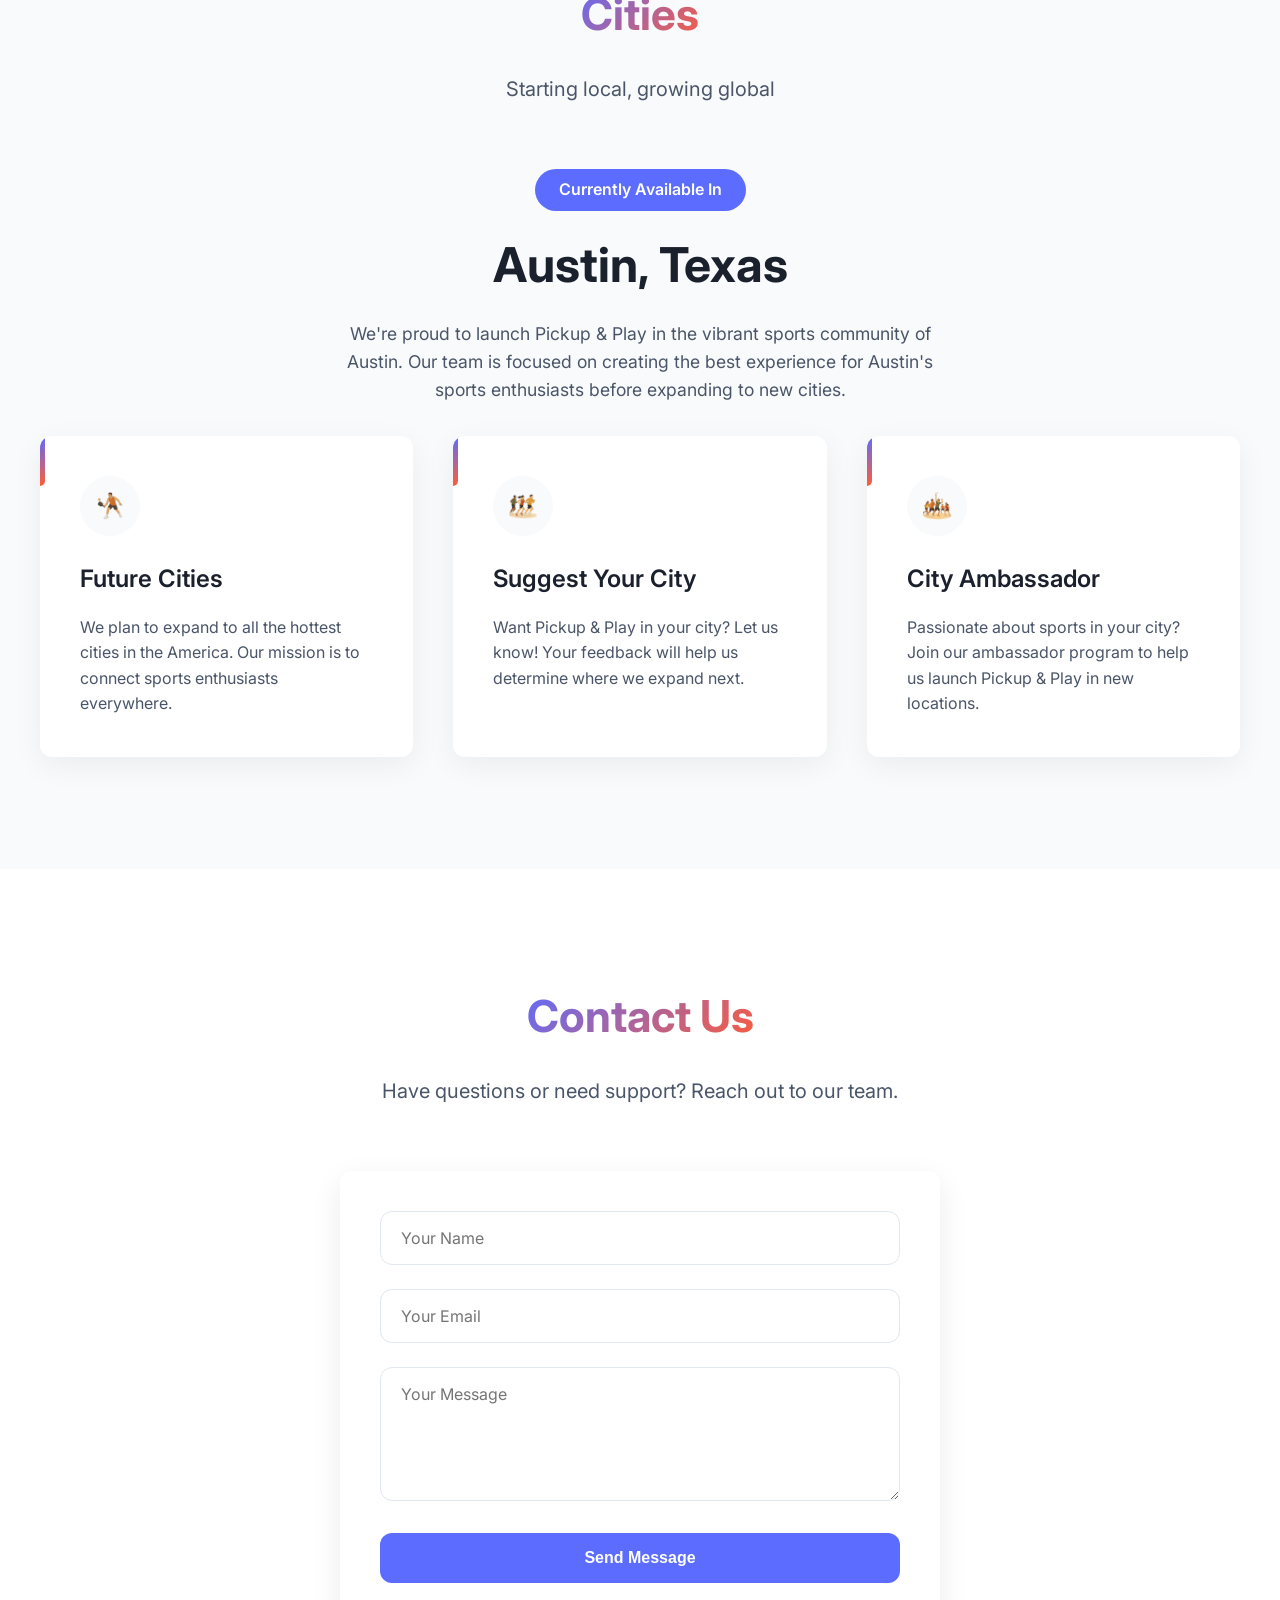
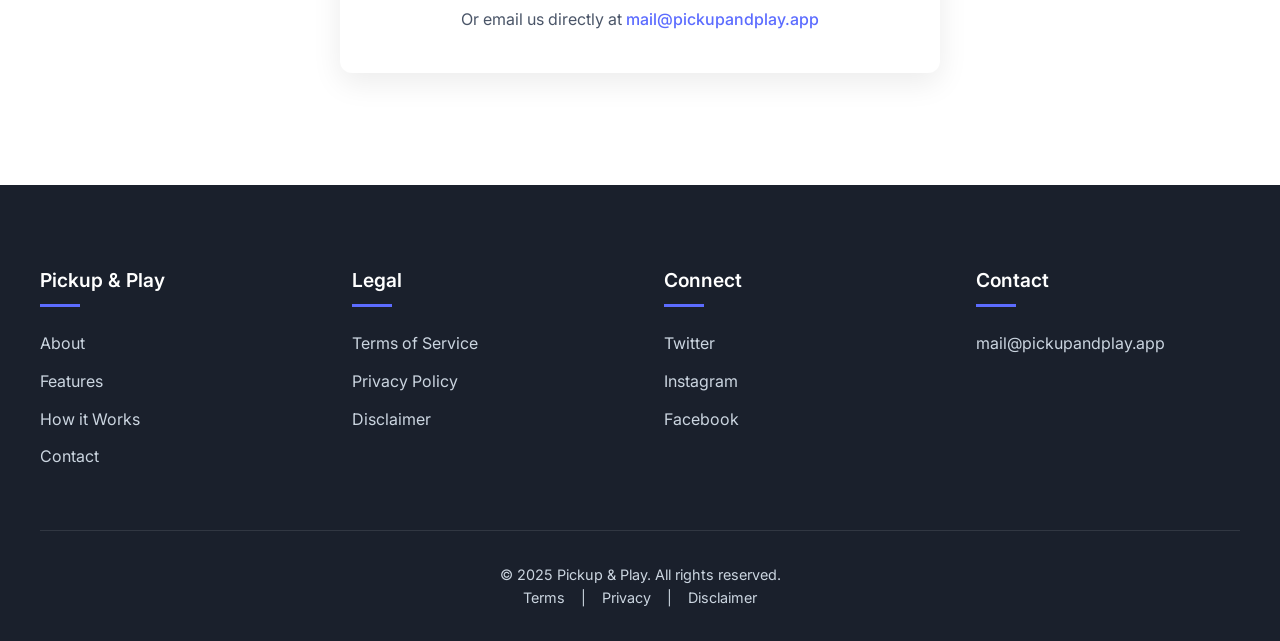
==== commit 91ba3a43: "Update App Store link and add /download redirect" ====
--- a/index.html
+++ b/index.html
@@ -17,6 +17,13 @@
 
     gtag('config', 'G-MY23D13ZNL');
   </script>
+  
+  <script>
+    // Handle /download redirect
+    if (window.location.pathname === '/download') {
+      window.location.href = 'https://apps.apple.com/us/app/pickup-and-play/id6744983045';
+    }
+  </script>
 </head>
 <body>
   <!-- Navigation -->
@@ -39,7 +46,7 @@
       <h1>Home to all your sports</h1>
       <p>Your gateway to local sports and community games, connecting enthusiasts for casual matches and events.</p>
       <div class="app-store-buttons">
-        <a href="#" class="app-store-button">
+        <a href="https://apps.apple.com/us/app/pickup-and-play/id6744983045" class="app-store-button" target="_blank">
           <div class="app-store-icon">
             <svg xmlns="http://www.w3.org/2000/svg" viewBox="0 0 384 512">
               <path d="M318.7 268.7c-.2-36.7 16.4-64.4 50-84.8-18.8-26.9-47.2-41.7-84.7-44.6-35.5-2.8-74.3 20.7-88.5 20.7-15 0-49.4-19.7-76.4-19.7C63.3 141.2 4 184.8 4 273.5q0 39.3 14.4 81.2c12.8 36.7 59 126.7 107.2 125.2 25.2-.6 43-17.9 75.8-17.9 31.8 0 48.3 17.9 76.4 17.9 48.6-.7 90.4-82.5 102.6-119.3-65.2-30.7-61.7-90-61.7-91.9zm-56.6-164.2c27.3-32.4 24.8-61.9 24-72.5-24.1 1.4-52 16.4-67.9 34.9-17.5 19.8-27.8 44.3-25.6 71.9 26.1 2 49.9-11.4 69.5-34.3z"/>
@@ -50,24 +57,6 @@
             <span>App Store</span>
           </div>
         </a>
-        <a href="#" class="app-store-button">
-          <div class="app-store-icon">
-            <svg xmlns="http://www.w3.org/2000/svg" viewBox="0 0 512 512">
-              <path d="M325.3 234.3L104.6 13l280.8 161.2-60.1 60.1zM47 0C34 6.8 25.3 19.2 25.3 35.3v441.3c0 16.1 8.7 28.5 21.7 35.3l256.6-256L47 0zm425.2 225.6l-58.9-34.1-65.7 64.5 65.7 64.5 60.1-34.1c18-14.3 18-46.5-1.2-60.8zM104.6 499l280.8-161.2-60.1-60.1L104.6 499z"/>
-            </svg>
-          </div>
-          <div class="app-store-text">
-            <span>GET IT ON</span>
-            <span>Google Play</span>
-          </div>
-        </a>
-      </div>
-      <div class="notify-container">
-        <div class="notify-title">Get notified when we launch</div>
-        <form class="notify-form">
-          <input type="email" class="notify-input" placeholder="Your email address" required>
-          <button type="submit" class="notify-button">Notify Me</button>
-        </form>
       </div>
     </div>
   </section>
--- a/src/styles.css
+++ b/src/styles.css
@@ -234,7 +234,6 @@
 }
 
 .app-store-button::before {
-  content: 'COMING SOON';
   position: absolute;
   top: 0;
   left: 0;
